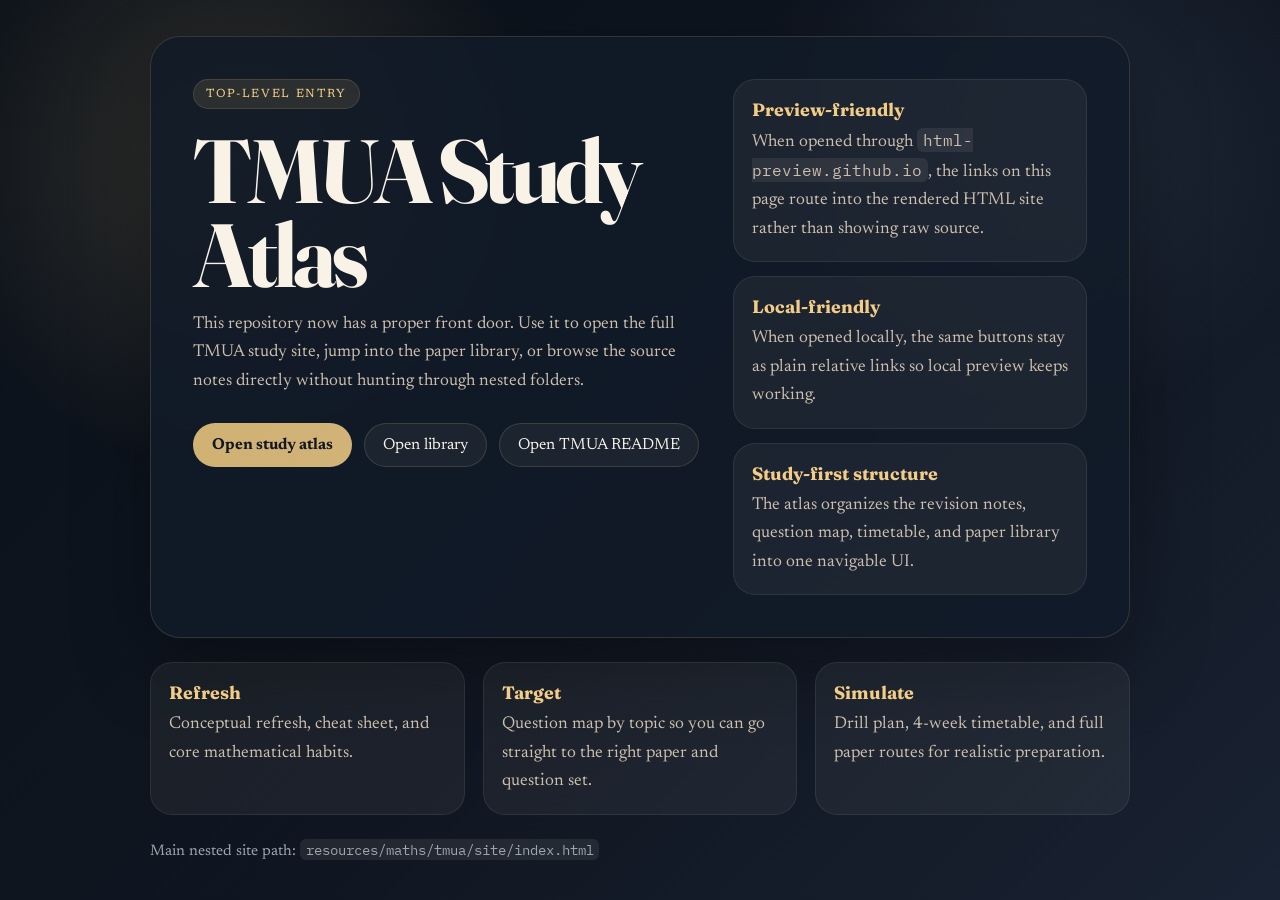
==== index.html @ 7608d075 "Add preview-friendly TMUA entry" ====
<!DOCTYPE html>
<html lang="en">
  <head>
    <meta charset="UTF-8" />
    <meta name="viewport" content="width=device-width, initial-scale=1.0" />
    <title>Tmua-aid</title>
    <meta
      name="description"
      content="Top-level entry for the TMUA study atlas and revision materials."
    />
    <link rel="preconnect" href="https://fonts.googleapis.com" />
    <link rel="preconnect" href="https://fonts.gstatic.com" crossorigin />
    <link
      href="https://fonts.googleapis.com/css2?family=Fraunces:opsz,wght@9..144,600;9..144,700&family=IBM+Plex+Mono:wght@400;500&family=Newsreader:opsz,wght@6..72,400;6..72,500&display=swap"
      rel="stylesheet"
    />
    <style>
      :root {
        --bg: #0f1520;
        --panel: rgba(18, 27, 40, 0.88);
        --panel-soft: rgba(247, 239, 226, 0.05);
        --text: #f8f2e7;
        --muted: #cdbfae;
        --soft: #9ea5af;
        --accent: #d8b877;
        --accent-strong: #f3cd87;
        --border: rgba(216, 184, 119, 0.18);
        --shadow: 0 30px 80px rgba(0, 0, 0, 0.3);
      }

      * {
        box-sizing: border-box;
      }

      body {
        margin: 0;
        min-height: 100vh;
        display: grid;
        place-items: center;
        padding: 28px;
        color: var(--text);
        font-family: "Newsreader", Georgia, serif;
        background:
          radial-gradient(circle at 18% 18%, rgba(216, 184, 119, 0.18), transparent 24%),
          radial-gradient(circle at 82% 14%, rgba(120, 148, 188, 0.14), transparent 22%),
          linear-gradient(135deg, #0a1018 0%, var(--bg) 55%, #182131 100%);
      }

      body::before {
        content: "";
        position: fixed;
        inset: 0;
        pointer-events: none;
        background-image:
          linear-gradient(rgba(255, 255, 255, 0.015), rgba(255, 255, 255, 0.015)),
          radial-gradient(rgba(255, 255, 255, 0.03) 0.6px, transparent 0.6px);
        background-size: 100% 100%, 18px 18px;
        mix-blend-mode: soft-light;
      }

      .shell {
        position: relative;
        z-index: 1;
        width: min(980px, 100%);
        display: grid;
        gap: 24px;
      }

      .hero {
        background: var(--panel);
        border: 1px solid var(--border);
        border-radius: 30px;
        box-shadow: var(--shadow);
        overflow: hidden;
      }

      .hero-inner {
        padding: 42px;
        display: grid;
        grid-template-columns: 1.3fr 0.9fr;
        gap: 28px;
      }

      .eyebrow {
        display: inline-flex;
        padding: 8px 12px;
        border-radius: 999px;
        background: rgba(216, 184, 119, 0.12);
        border: 1px solid rgba(216, 184, 119, 0.16);
        color: var(--accent-strong);
        font-size: 0.74rem;
        letter-spacing: 0.14em;
        text-transform: uppercase;
      }

      h1 {
        margin: 20px 0 12px;
        font-family: "Fraunces", Georgia, serif;
        font-size: clamp(3rem, 7vw, 5.6rem);
        line-height: 0.94;
        letter-spacing: -0.05em;
        max-width: 8ch;
      }

      p {
        margin: 0;
        color: var(--muted);
        font-size: 1.08rem;
        line-height: 1.65;
      }

      .actions,
      .link-list {
        display: flex;
        flex-wrap: wrap;
        gap: 12px;
      }

      .actions {
        margin-top: 28px;
      }

      .button {
        display: inline-flex;
        align-items: center;
        justify-content: center;
        padding: 13px 18px;
        border-radius: 999px;
        border: 1px solid var(--border);
        background: rgba(247, 239, 226, 0.05);
        color: var(--text);
        text-decoration: none;
        transition: 180ms ease;
      }

      .button:hover {
        transform: translateY(-2px);
        background: rgba(247, 239, 226, 0.1);
      }

      .button-primary {
        background: linear-gradient(135deg, rgba(216, 184, 119, 0.96), rgba(243, 205, 135, 0.86));
        color: #121722;
        font-weight: 700;
      }

      .mini-stack {
        display: grid;
        gap: 14px;
      }

      .card {
        background: var(--panel-soft);
        border: 1px solid rgba(247, 239, 226, 0.08);
        border-radius: 22px;
        padding: 18px;
      }

      .card strong {
        display: block;
        margin-bottom: 6px;
        font-family: "Fraunces", Georgia, serif;
        color: var(--accent-strong);
        font-size: 1.12rem;
      }

      .grid {
        display: grid;
        grid-template-columns: repeat(3, minmax(0, 1fr));
        gap: 18px;
      }

      .footer-note {
        color: var(--soft);
        font-size: 0.95rem;
      }

      code {
        font-family: "IBM Plex Mono", monospace;
        font-size: 0.92em;
        padding: 0.12em 0.4em;
        border-radius: 6px;
        background: rgba(247, 239, 226, 0.08);
      }

      @media (max-width: 860px) {
        .hero-inner,
        .grid {
          grid-template-columns: 1fr;
        }

        .hero-inner {
          padding: 28px 22px;
        }
      }
    </style>
  </head>
  <body>
    <main class="shell">
      <section class="hero">
        <div class="hero-inner">
          <div>
            <span class="eyebrow">Top-level entry</span>
            <h1>TMUA Study Atlas</h1>
            <p>
              This repository now has a proper front door. Use it to open the full TMUA study site,
              jump into the paper library, or browse the source notes directly without hunting through
              nested folders.
            </p>
            <div class="actions">
              <a class="button button-primary" id="open-atlas" href="resources/maths/tmua/site/index.html">Open study atlas</a>
              <a class="button" id="open-library" href="resources/maths/tmua/site/library.html">Open library</a>
              <a class="button" id="open-readme" href="resources/maths/tmua/README.md">Open TMUA README</a>
            </div>
          </div>

          <div class="mini-stack">
            <article class="card">
              <strong>Preview-friendly</strong>
              <p>
                When opened through <code>html-preview.github.io</code>, the links on this page route
                into the rendered HTML site rather than showing raw source.
              </p>
            </article>
            <article class="card">
              <strong>Local-friendly</strong>
              <p>
                When opened locally, the same buttons stay as plain relative links so local preview keeps working.
              </p>
            </article>
            <article class="card">
              <strong>Study-first structure</strong>
              <p>
                The atlas organizes the revision notes, question map, timetable, and paper library into one navigable UI.
              </p>
            </article>
          </div>
        </div>
      </section>

      <section class="grid">
        <article class="card">
          <strong>Refresh</strong>
          <p>Conceptual refresh, cheat sheet, and core mathematical habits.</p>
        </article>
        <article class="card">
          <strong>Target</strong>
          <p>Question map by topic so you can go straight to the right paper and question set.</p>
        </article>
        <article class="card">
          <strong>Simulate</strong>
          <p>Drill plan, 4-week timetable, and full paper routes for realistic preparation.</p>
        </article>
      </section>

      <p class="footer-note">
        Main nested site path: <code>resources/maths/tmua/site/index.html</code>
      </p>
    </main>

    <script>
      (function () {
        const previewBase = "https://html-preview.github.io/";
        const siteRawBase = "https://raw.githubusercontent.com/kwr14/Tmua-aid/main/";
        const repoBlobBase = "https://github.com/kwr14/Tmua-aid/blob/main/";

        function isLocalRuntime() {
          const host = window.location.hostname;
          return window.location.protocol === "file:" || host === "127.0.0.1" || host === "localhost";
        }

        function previewHref(path) {
          if (isLocalRuntime()) {
            return path;
          }
          return previewBase + "?url=" + encodeURIComponent(siteRawBase + path);
        }

        function blobHref(path) {
          if (isLocalRuntime()) {
            return path;
          }
          return repoBlobBase + path;
        }

        document.getElementById("open-atlas").href = previewHref("resources/maths/tmua/site/index.html");
        document.getElementById("open-library").href = previewHref("resources/maths/tmua/site/library.html");
        document.getElementById("open-readme").href = blobHref("resources/maths/tmua/README.md");
      })();
    </script>
  </body>
</html>
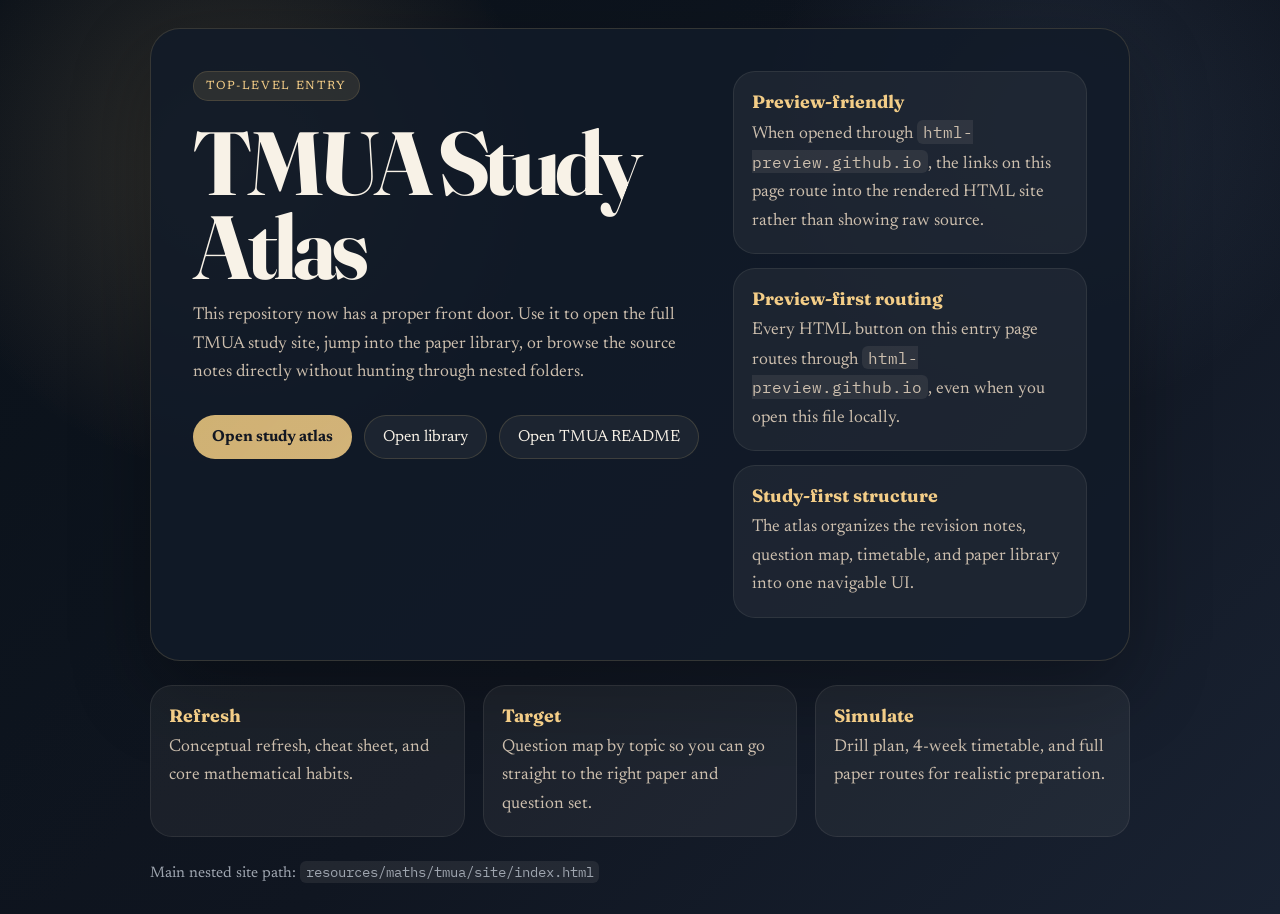
==== commit 9346cc8e: "Route HTML links through preview" ====
--- a/index.html
+++ b/index.html
@@ -208,9 +208,18 @@
               nested folders.
             </p>
             <div class="actions">
-              <a class="button button-primary" id="open-atlas" href="resources/maths/tmua/site/index.html">Open study atlas</a>
-              <a class="button" id="open-library" href="resources/maths/tmua/site/library.html">Open library</a>
-              <a class="button" id="open-readme" href="resources/maths/tmua/README.md">Open TMUA README</a>
+              <a
+                class="button button-primary"
+                href="https://html-preview.github.io/?url=https://raw.githubusercontent.com/kwr14/Tmua-aid/main/resources/maths/tmua/site/index.html"
+              >Open study atlas</a>
+              <a
+                class="button"
+                href="https://html-preview.github.io/?url=https://raw.githubusercontent.com/kwr14/Tmua-aid/main/resources/maths/tmua/site/library.html"
+              >Open library</a>
+              <a
+                class="button"
+                href="https://github.com/kwr14/Tmua-aid/blob/main/resources/maths/tmua/README.md"
+              >Open TMUA README</a>
             </div>
           </div>
 
@@ -223,9 +232,10 @@
               </p>
             </article>
             <article class="card">
-              <strong>Local-friendly</strong>
+              <strong>Preview-first routing</strong>
               <p>
-                When opened locally, the same buttons stay as plain relative links so local preview keeps working.
+                Every HTML button on this entry page routes through <code>html-preview.github.io</code>,
+                even when you open this file locally.
               </p>
             </article>
             <article class="card">
@@ -258,35 +268,5 @@
       </p>
     </main>
 
-    <script>
-      (function () {
-        const previewBase = "https://html-preview.github.io/";
-        const siteRawBase = "https://raw.githubusercontent.com/kwr14/Tmua-aid/main/";
-        const repoBlobBase = "https://github.com/kwr14/Tmua-aid/blob/main/";
-
-        function isLocalRuntime() {
-          const host = window.location.hostname;
-          return window.location.protocol === "file:" || host === "127.0.0.1" || host === "localhost";
-        }
-
-        function previewHref(path) {
-          if (isLocalRuntime()) {
-            return path;
-          }
-          return previewBase + "?url=" + encodeURIComponent(siteRawBase + path);
-        }
-
-        function blobHref(path) {
-          if (isLocalRuntime()) {
-            return path;
-          }
-          return repoBlobBase + path;
-        }
-
-        document.getElementById("open-atlas").href = previewHref("resources/maths/tmua/site/index.html");
-        document.getElementById("open-library").href = previewHref("resources/maths/tmua/site/library.html");
-        document.getElementById("open-readme").href = blobHref("resources/maths/tmua/README.md");
-      })();
-    </script>
   </body>
 </html>
